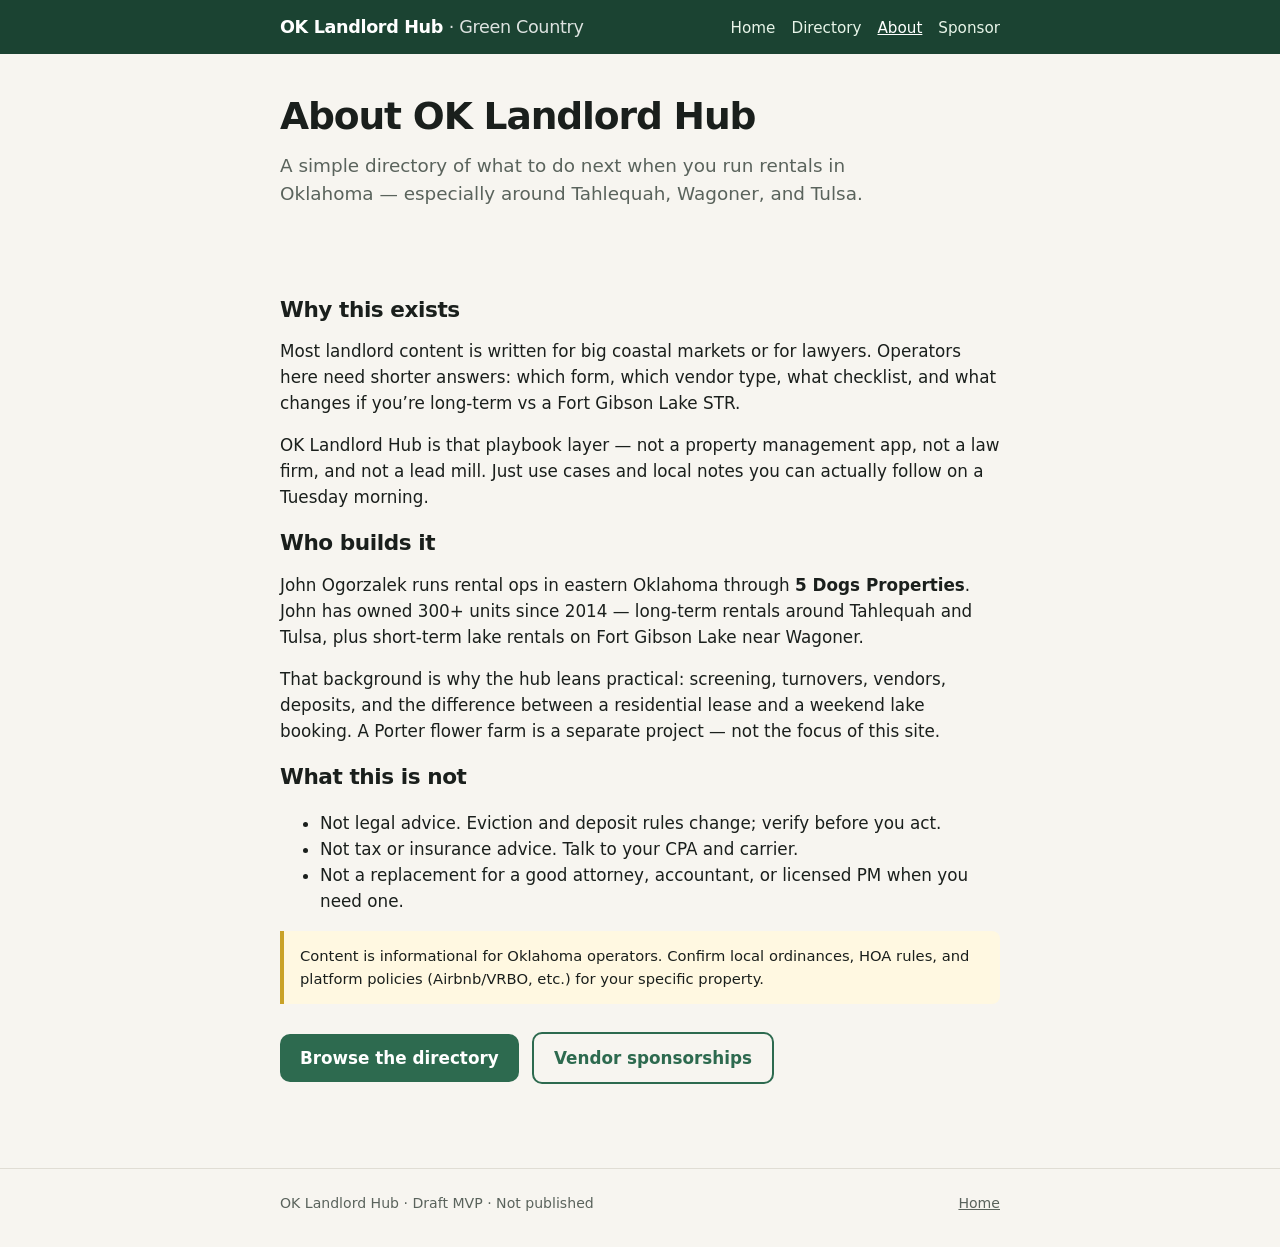
==== about.html @ 3c084bcd "OK Landlord Hub MVP site" ====
<!DOCTYPE html>
<html lang="en">
<head>
  <meta charset="utf-8">
  <meta name="viewport" content="width=device-width, initial-scale=1">
  <title>About — OK Landlord Hub</title>
  <meta name="description" content="Why OK Landlord Hub exists: practical playbooks from an Oklahoma rental operator for small landlords and Fort Gibson Lake STR hosts.">
  <link rel="stylesheet" href="styles.css">
</head>
<body>
  <header class="site-header">
    <div class="wrap">
      <a class="logo" href="index.html">OK Landlord Hub <span>· Green Country</span></a>
      <nav aria-label="Main">
        <ul class="nav">
          <li><a href="index.html">Home</a></li>
          <li><a href="directory.html">Directory</a></li>
          <li><a href="about.html" aria-current="page">About</a></li>
          <li><a href="sponsorship.html">Sponsor</a></li>
        </ul>
      </nav>
    </div>
  </header>

  <main>
    <section class="hero">
      <div class="wrap">
        <h1>About OK Landlord Hub</h1>
        <p class="lede">
          A simple directory of what to do next when you run rentals in Oklahoma —
          especially around Tahlequah, Wagoner, and Tulsa.
        </p>
      </div>
    </section>

    <section class="section">
      <div class="wrap">
        <h2>Why this exists</h2>
        <p>
          Most landlord content is written for big coastal markets or for lawyers.
          Operators here need shorter answers: which form, which vendor type, what
          checklist, and what changes if you’re long-term vs a Fort Gibson Lake STR.
        </p>
        <p>
          OK Landlord Hub is that playbook layer — not a property management app,
          not a law firm, and not a lead mill. Just use cases and local notes you
          can actually follow on a Tuesday morning.
        </p>

        <h2>Who builds it</h2>
        <p>
          John Ogorzalek runs rental ops in eastern Oklahoma through
          <strong>5 Dogs Properties</strong>. John has owned 300+ units since 2014 —
          long-term rentals around Tahlequah and Tulsa, plus short-term lake rentals
          on Fort Gibson Lake near Wagoner.
        </p>
        <p class="muted">
          That background is why the hub leans practical: screening, turnovers,
          vendors, deposits, and the difference between a residential lease and a
          weekend lake booking. A Porter flower farm is a separate project — not
          the focus of this site.
        </p>

        <h2>What this is not</h2>
        <ul>
          <li>Not legal advice. Eviction and deposit rules change; verify before you act.</li>
          <li>Not tax or insurance advice. Talk to your CPA and carrier.</li>
          <li>Not a replacement for a good attorney, accountant, or licensed PM when you need one.</li>
        </ul>

        <p class="notice" role="note">
          Content is informational for Oklahoma operators. Confirm local ordinances,
          HOA rules, and platform policies (Airbnb/VRBO, etc.) for your specific property.
        </p>

        <p style="margin-top:1.75rem">
          <a class="btn" href="directory.html">Browse the directory</a>
          <a class="btn btn-outline" href="sponsorship.html" style="margin-left:0.5rem">Vendor sponsorships</a>
        </p>
      </div>
    </section>
  </main>

  <footer class="site-footer">
    <div class="wrap">
      <span>OK Landlord Hub · Draft MVP · Not published</span>
      <span><a href="index.html">Home</a></span>
    </div>
  </footer>
</body>
</html>
---- styles.css ----
/* OK Landlord Hub — shared mobile-friendly styles */
:root {
  --ink: #1a1f1c;
  --muted: #5a635c;
  --bg: #f7f5f0;
  --card: #ffffff;
  --accent: #2d6a4f;
  --accent-dark: #1b4332;
  --border: #e0ddd4;
  --warn: #7a5c00;
  --warn-bg: #fff8e1;
  --radius: 10px;
  --max: 720px;
  --font: system-ui, -apple-system, "Segoe UI", Roboto, "Helvetica Neue", Arial, sans-serif;
}

*, *::before, *::after { box-sizing: border-box; }

html { scroll-behavior: smooth; }

body {
  margin: 0;
  font-family: var(--font);
  font-size: 1.05rem;
  line-height: 1.55;
  color: var(--ink);
  background: var(--bg);
}

a { color: var(--accent); }
a:hover { color: var(--accent-dark); }

img { max-width: 100%; height: auto; }

.wrap {
  width: min(100% - 2rem, var(--max));
  margin-inline: auto;
}

/* Header */
.site-header {
  background: var(--accent-dark);
  color: #fff;
  padding: 0.85rem 0;
  position: sticky;
  top: 0;
  z-index: 20;
}

.site-header .wrap {
  display: flex;
  flex-wrap: wrap;
  align-items: center;
  justify-content: space-between;
  gap: 0.75rem 1.25rem;
}

.logo {
  color: #fff;
  text-decoration: none;
  font-weight: 700;
  font-size: 1.1rem;
  letter-spacing: -0.02em;
}

.logo span { font-weight: 500; opacity: 0.85; }

.nav {
  display: flex;
  flex-wrap: wrap;
  gap: 0.35rem 1rem;
  list-style: none;
  margin: 0;
  padding: 0;
}

.nav a {
  color: #e8f5e9;
  text-decoration: none;
  font-size: 0.95rem;
}

.nav a:hover,
.nav a[aria-current="page"] {
  color: #fff;
  text-decoration: underline;
}

/* Hero */
.hero {
  padding: 2.5rem 0 2rem;
}

.hero h1 {
  margin: 0 0 0.75rem;
  font-size: clamp(1.75rem, 5vw, 2.35rem);
  line-height: 1.2;
  letter-spacing: -0.03em;
}

.hero .lede {
  font-size: 1.15rem;
  color: var(--muted);
  margin: 0 0 1.5rem;
  max-width: 38rem;
}

.who {
  display: flex;
  flex-wrap: wrap;
  gap: 0.5rem;
  margin: 0 0 1.75rem;
  padding: 0;
  list-style: none;
}

.who li {
  background: #e8f0eb;
  color: var(--accent-dark);
  font-size: 0.9rem;
  padding: 0.35rem 0.75rem;
  border-radius: 999px;
}

/* Buttons */
.btn {
  display: inline-block;
  background: var(--accent);
  color: #fff !important;
  text-decoration: none;
  font-weight: 600;
  padding: 0.7rem 1.25rem;
  border-radius: var(--radius);
  border: none;
  cursor: pointer;
}

.btn:hover { background: var(--accent-dark); }

.btn-outline {
  background: transparent;
  color: var(--accent) !important;
  border: 2px solid var(--accent);
}

.btn-outline:hover {
  background: var(--accent);
  color: #fff !important;
}

.btn-row {
  display: flex;
  flex-wrap: wrap;
  gap: 0.75rem;
}

/* Sections */
.section {
  padding: 1.75rem 0;
}

.section h2 {
  margin: 0 0 0.75rem;
  font-size: 1.35rem;
  letter-spacing: -0.02em;
}

.section p { margin: 0 0 1rem; color: var(--ink); }

.muted { color: var(--muted); }

/* Cards / use cases */
.card-grid {
  display: grid;
  gap: 0.85rem;
  margin: 1.25rem 0;
}

@media (min-width: 560px) {
  .card-grid { grid-template-columns: 1fr 1fr; }
}

.card {
  background: var(--card);
  border: 1px solid var(--border);
  border-radius: var(--radius);
  padding: 1.1rem 1.15rem;
}

.card h3 {
  margin: 0 0 0.4rem;
  font-size: 1.05rem;
}

.card h3 a {
  color: var(--ink);
  text-decoration: none;
}

.card h3 a:hover { color: var(--accent); }

.card p {
  margin: 0;
  font-size: 0.95rem;
  color: var(--muted);
}

/* Use-case details (directory) */
details.usecase {
  background: var(--card);
  border: 1px solid var(--border);
  border-radius: var(--radius);
  margin-bottom: 0.75rem;
}

details.usecase summary {
  cursor: pointer;
  padding: 1rem 1.15rem;
  font-weight: 650;
  list-style: none;
  display: flex;
  justify-content: space-between;
  align-items: center;
  gap: 1rem;
}

details.usecase summary::-webkit-details-marker { display: none; }

details.usecase summary::after {
  content: "+";
  font-weight: 400;
  font-size: 1.25rem;
  color: var(--muted);
  flex-shrink: 0;
}

details.usecase[open] summary::after { content: "−"; }

.usecase-body {
  padding: 0 1.15rem 1.25rem;
  border-top: 1px solid var(--border);
}

.usecase-body > p {
  margin: 1rem 0 0.75rem;
  color: var(--muted);
  font-size: 0.98rem;
}

.usecase-body h4 {
  margin: 1.1rem 0 0.35rem;
  font-size: 0.85rem;
  text-transform: uppercase;
  letter-spacing: 0.04em;
  color: var(--accent-dark);
}

.usecase-body ul {
  margin: 0.25rem 0 0;
  padding-left: 1.2rem;
  color: var(--ink);
  font-size: 0.95rem;
}

.usecase-body li { margin-bottom: 0.25rem; }

.local-notes {
  background: #f0f4f1;
  border-radius: 8px;
  padding: 0.85rem 1rem;
  margin-top: 1rem;
  font-size: 0.92rem;
}

.local-notes strong { display: block; margin-bottom: 0.35rem; }

/* Notice */
.notice {
  background: var(--warn-bg);
  border-left: 4px solid #c9a227;
  color: var(--warn);
  padding: 0.85rem 1rem;
  border-radius: 0 8px 8px 0;
  font-size: 0.92rem;
  margin: 1.25rem 0;
}

/* Sponsorship */
.sponsor-list {
  margin: 1rem 0;
  padding-left: 1.2rem;
}

.sponsor-list li { margin-bottom: 0.5rem; }

.contact-box {
  background: var(--card);
  border: 1px dashed var(--border);
  border-radius: var(--radius);
  padding: 1.25rem;
  margin-top: 1.5rem;
}

.contact-box code {
  background: #eee;
  padding: 0.15rem 0.4rem;
  border-radius: 4px;
  font-size: 0.9rem;
}

/* Footer */
.site-footer {
  margin-top: 2.5rem;
  padding: 1.5rem 0 2rem;
  border-top: 1px solid var(--border);
  font-size: 0.88rem;
  color: var(--muted);
}

.site-footer a { color: var(--muted); }

.site-footer .wrap {
  display: flex;
  flex-wrap: wrap;
  gap: 0.5rem 1.5rem;
  justify-content: space-between;
}
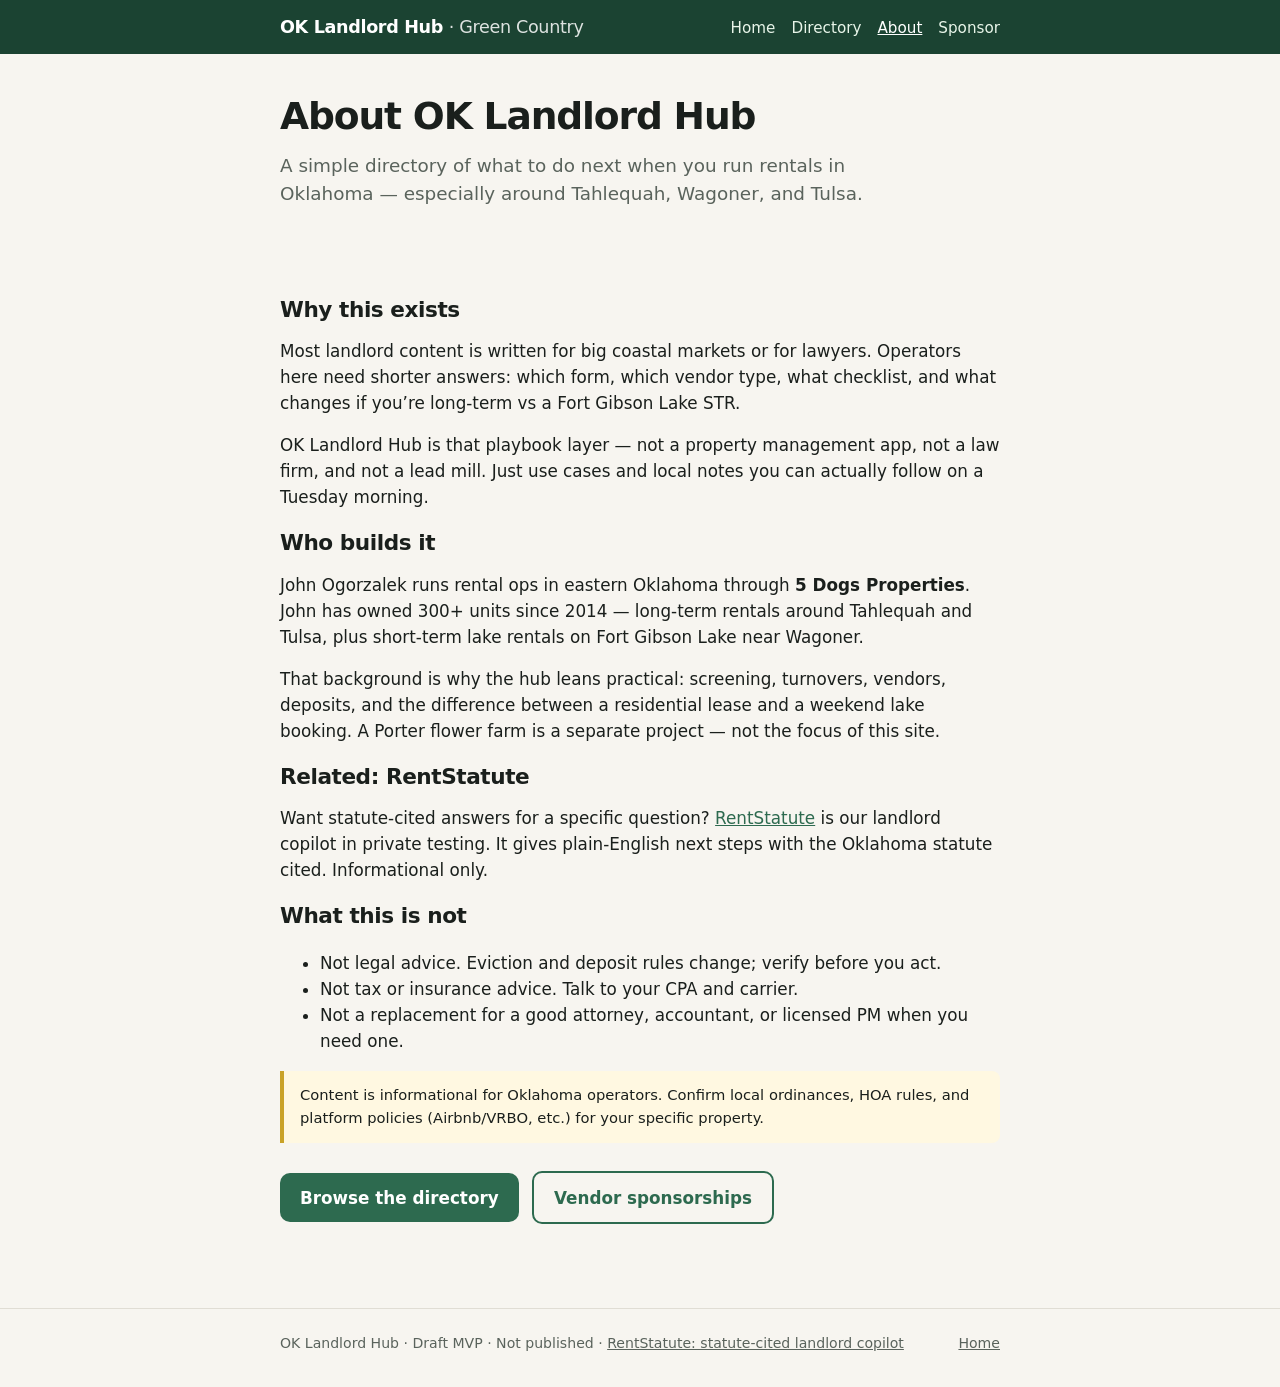
==== commit 7ff929ef: "SEO: canonical, OG, JSON-LD, sitemap, robots, RentStatute links" ====
--- a/about.html
+++ b/about.html
@@ -6,6 +6,14 @@
   <title>About — OK Landlord Hub</title>
   <meta name="description" content="Why OK Landlord Hub exists: practical playbooks from an Oklahoma rental operator for small landlords and Fort Gibson Lake STR hosts.">
   <link rel="stylesheet" href="styles.css">
+  <link rel="canonical" href="https://5dogsproperties.github.io/ok-landlord-hub/about.html">
+  <meta property="og:type" content="website">
+  <meta property="og:site_name" content="OK Landlord Hub">
+  <meta property="og:title" content="About — OK Landlord Hub">
+  <meta property="og:description" content="Why OK Landlord Hub exists: practical playbooks from an Oklahoma rental operator for small landlords and Fort Gibson Lake STR hosts.">
+  <meta property="og:url" content="https://5dogsproperties.github.io/ok-landlord-hub/about.html">
+  <meta name="twitter:card" content="summary">
+  <script type="application/ld+json">{"@context": "https://schema.org", "@type": "WebPage", "name": "About \u2014 OK Landlord Hub", "description": "Why OK Landlord Hub exists: practical playbooks from an Oklahoma rental operator for small landlords and Fort Gibson Lake STR hosts.", "url": "https://5dogsproperties.github.io/ok-landlord-hub/about.html", "isPartOf": {"@type": "WebSite", "name": "OK Landlord Hub", "url": "https://5dogsproperties.github.io/ok-landlord-hub/"}, "publisher": {"@type": "Organization", "name": "5 Dogs Properties", "email": "5dogsproperties@gmail.com", "url": "https://5dogsproperties.github.io/ok-landlord-hub/"}}</script>
 </head>
 <body>
   <header class="site-header">
@@ -61,6 +69,9 @@
           the focus of this site.
         </p>
 
+        <h2>Related: RentStatute</h2>
+        <p>Want statute-cited answers for a specific question? <a href="https://rentstatute.com/">RentStatute</a> is our landlord copilot in private testing. It gives plain-English next steps with the Oklahoma statute cited. Informational only.</p>
+
         <h2>What this is not</h2>
         <ul>
           <li>Not legal advice. Eviction and deposit rules change; verify before you act.</li>
@@ -83,7 +94,7 @@
 
   <footer class="site-footer">
     <div class="wrap">
-      <span>OK Landlord Hub · Draft MVP · Not published</span>
+      <span>OK Landlord Hub · Draft MVP · Not published · <a href="https://rentstatute.com/">RentStatute: statute-cited landlord copilot</a></span>
       <span><a href="index.html">Home</a></span>
     </div>
   </footer>
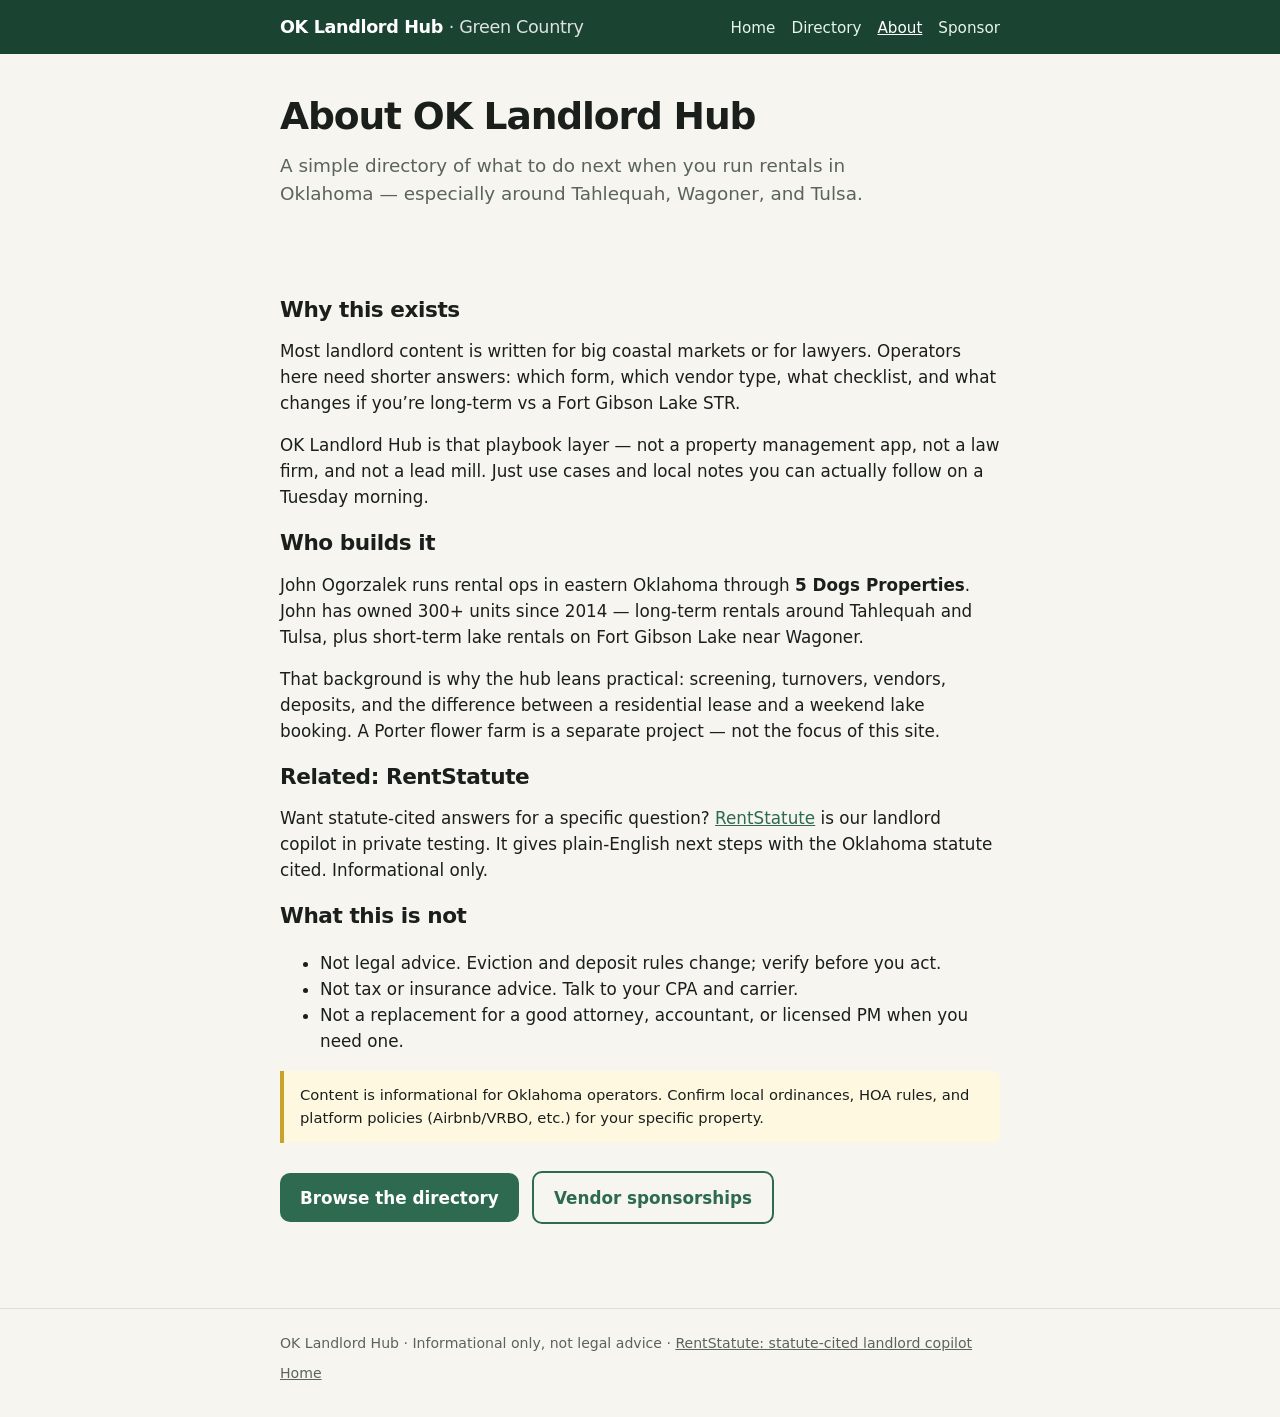
==== commit a58db658: "Link directory and home to new RentStatute Oklahoma pages; fix stale footer; sitemap lastmod" ====
--- a/about.html
+++ b/about.html
@@ -94,9 +94,10 @@
 
   <footer class="site-footer">
     <div class="wrap">
-      <span>OK Landlord Hub · Draft MVP · Not published · <a href="https://rentstatute.com/">RentStatute: statute-cited landlord copilot</a></span>
+      <span>OK Landlord Hub · Informational only, not legal advice · <a href="https://rentstatute.com/">RentStatute: statute-cited landlord copilot</a></span>
       <span><a href="index.html">Home</a></span>
     </div>
   </footer>
+<script data-goatcounter="https://5dogsproperties.goatcounter.com/count" async src="//gc.zgo.at/count.js"></script>
 </body>
 </html>
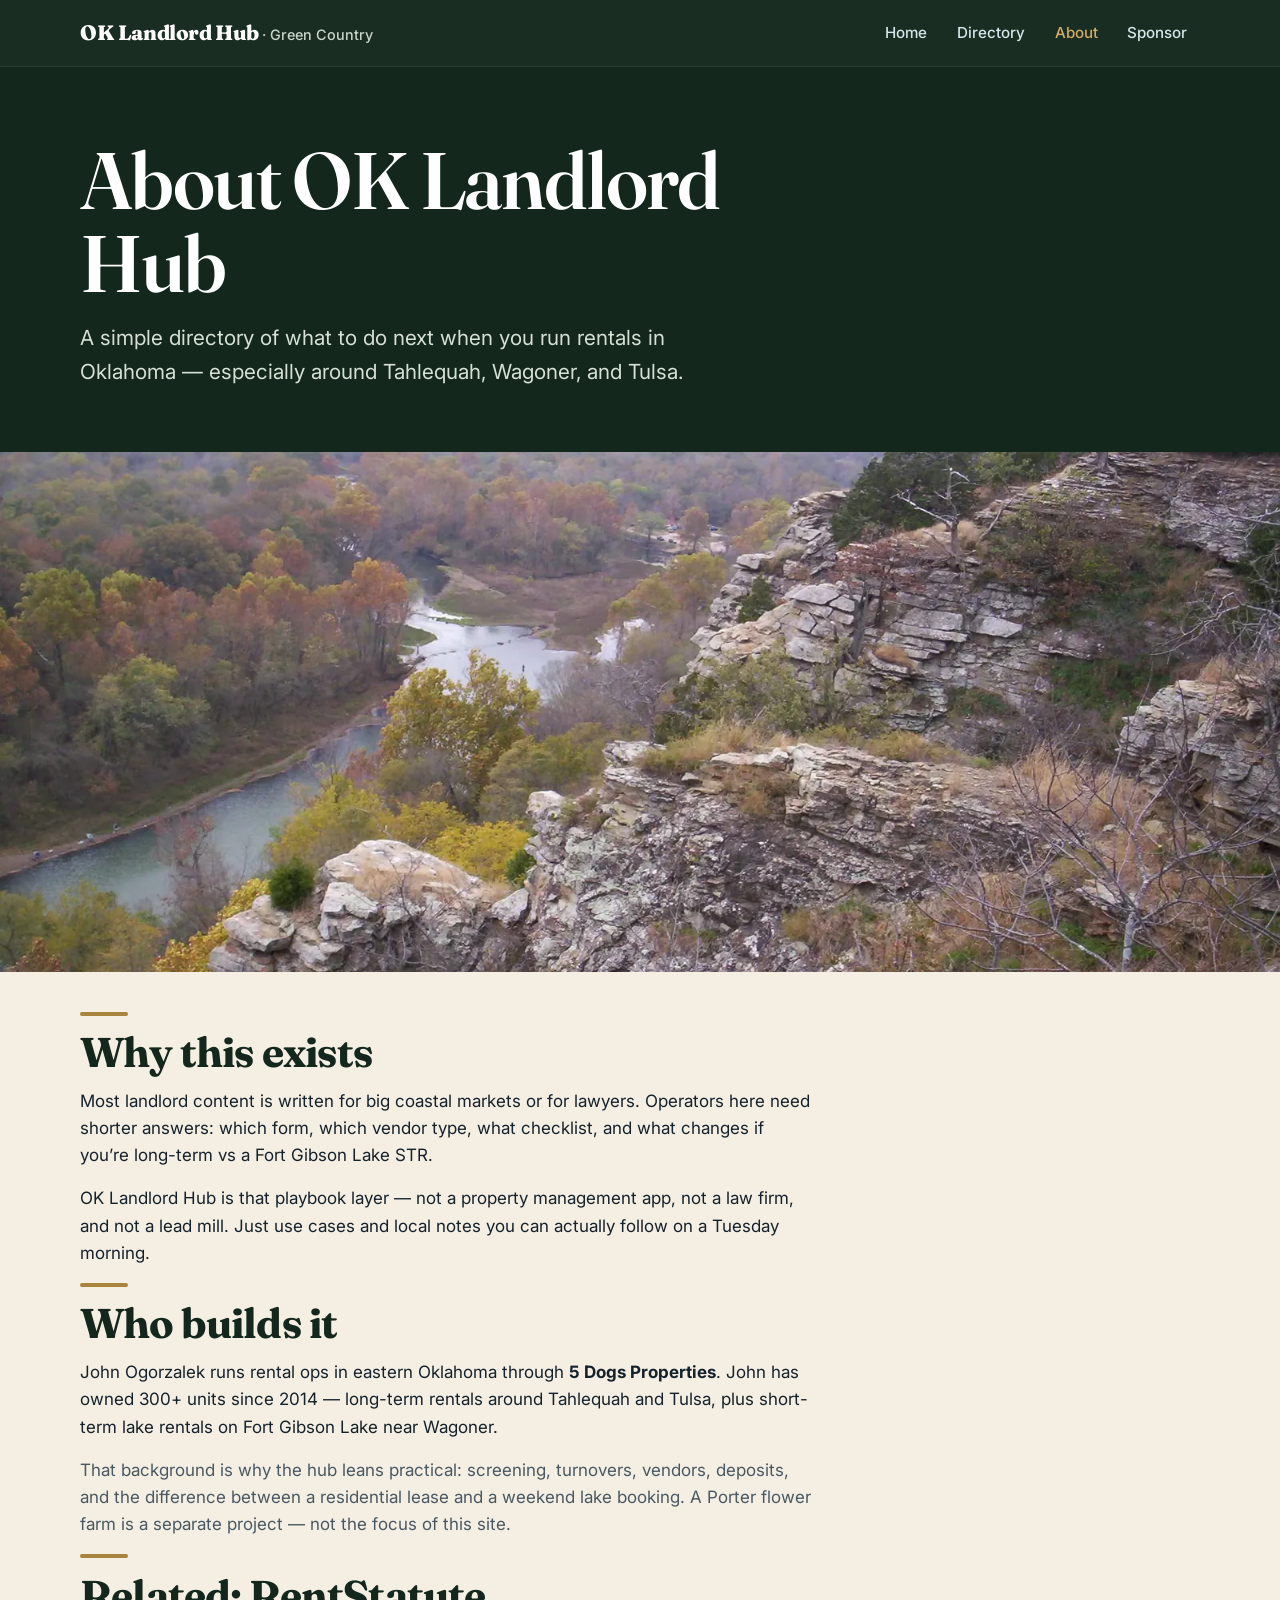
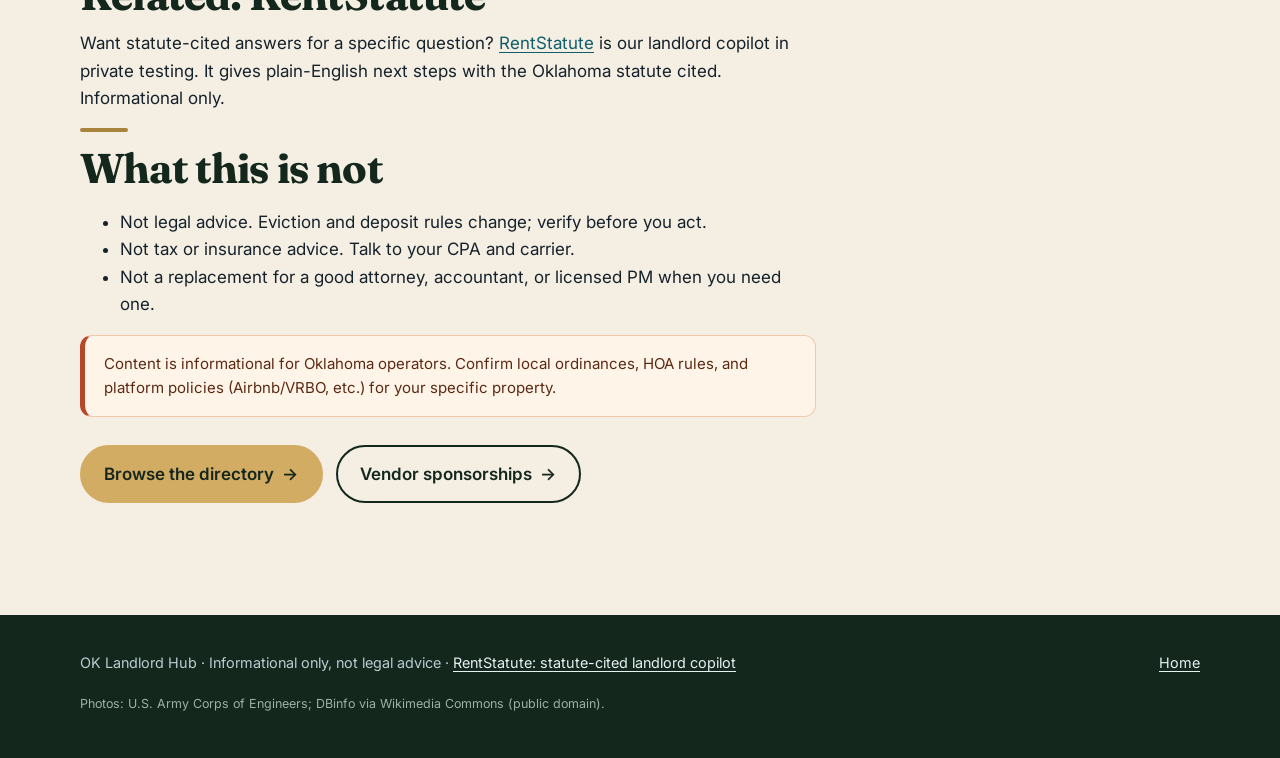
==== commit 6ff05c53: "Redesign: Green Country hero, public-domain lake/prairie photos, card layout (text unchanged + photo" ====
--- a/about.html
+++ b/about.html
@@ -5,7 +5,11 @@
   <meta name="viewport" content="width=device-width, initial-scale=1">
   <title>About — OK Landlord Hub</title>
   <meta name="description" content="Why OK Landlord Hub exists: practical playbooks from an Oklahoma rental operator for small landlords and Fort Gibson Lake STR hosts.">
+  <link rel="preconnect" href="https://fonts.googleapis.com">
+  <link rel="preconnect" href="https://fonts.gstatic.com" crossorigin>
+  <link rel="stylesheet" href="https://fonts.googleapis.com/css2?family=Fraunces:opsz,wght@9..144,600;9..144,700;9..144,800&family=Inter:wght@400;500;600&display=swap">
   <link rel="stylesheet" href="styles.css">
+  <script src="reveal.js"></script>
   <link rel="canonical" href="https://5dogsproperties.github.io/ok-landlord-hub/about.html">
   <meta property="og:type" content="website">
   <meta property="og:site_name" content="OK Landlord Hub">
@@ -40,6 +44,8 @@
         </p>
       </div>
     </section>
+
+    <figure class="photo-band" aria-hidden="true"><img src="img/illinois-river-tenkiller-bluffs.webp" alt="" fetchpriority="high" decoding="async"></figure>
 
     <section class="section">
       <div class="wrap">
@@ -96,6 +102,7 @@
     <div class="wrap">
       <span>OK Landlord Hub · Informational only, not legal advice · <a href="https://rentstatute.com/">RentStatute: statute-cited landlord copilot</a></span>
       <span><a href="index.html">Home</a></span>
+      <p class="photo-credit">Photos: U.S. Army Corps of Engineers; DBinfo via Wikimedia Commons (public domain).</p>
     </div>
   </footer>
 <script data-goatcounter="https://5dogsproperties.goatcounter.com/count" async src="//gc.zgo.at/count.js"></script>
--- a/styles.css
+++ b/styles.css
@@ -1,327 +1,153 @@
-/* OK Landlord Hub — shared mobile-friendly styles */
-:root {
-  --ink: #1a1f1c;
-  --muted: #5a635c;
-  --bg: #f7f5f0;
-  --card: #ffffff;
-  --accent: #2d6a4f;
-  --accent-dark: #1b4332;
-  --border: #e0ddd4;
-  --warn: #7a5c00;
-  --warn-bg: #fff8e1;
-  --radius: 10px;
-  --max: 720px;
-  --font: system-ui, -apple-system, "Segoe UI", Roboto, "Helvetica Neue", Arial, sans-serif;
+/* OK Landlord Hub — redesign: lake teal/navy, red-dirt terracotta, warm sand */
+:root{
+  --navy:#0e2a3b; --teal:#0f5e6b; --teal-2:#137a86; --lake:#d9ecee;
+  --clay:#b5482a; --clay-dark:#8f3519; --sand:#f5ecdc; --sand-2:#ead9bb;
+  --ink:#16222b; --muted:#4a5862; --card:#fffdf9; --border:#e4d7c0;
+  --radius:16px; --max:1120px;
+  --display:"Fraunces", Georgia, "Times New Roman", serif;
+  --sans:"Inter", system-ui, -apple-system, "Segoe UI", Roboto, Arial, sans-serif;
+  --shadow:0 1px 2px rgba(14,42,59,.06),0 8px 24px -12px rgba(14,42,59,.25);
 }
+*,*::before,*::after{box-sizing:border-box}
+html{scroll-behavior:smooth}
+body{margin:0;font-family:var(--sans);font-size:1.0625rem;line-height:1.6;color:var(--ink);background:var(--sand);-webkit-font-smoothing:antialiased}
+a{color:var(--teal);text-underline-offset:3px;transition:color .2s}
+a:hover{color:var(--clay)}
+a:focus-visible,summary:focus-visible,.btn:focus-visible{outline:3px solid var(--clay);outline-offset:3px;border-radius:6px}
+img{max-width:100%;height:auto}
+.wrap{width:min(100% - 2.5rem,var(--max));margin-inline:auto}
+h1,h2,h3{font-family:var(--display);letter-spacing:-.02em;line-height:1.1;color:var(--navy)}
+.site-header{background:rgba(14,42,59,.96);backdrop-filter:saturate(1.4) blur(8px);color:#fff;padding:.9rem 0;position:sticky;top:0;z-index:20;border-bottom:3px solid var(--clay)}
+.site-header .wrap{display:flex;flex-wrap:wrap;align-items:center;justify-content:space-between;gap:.6rem 1.25rem}
+.logo{color:#fff;text-decoration:none;font-family:var(--display);font-weight:800;font-size:1.3rem;letter-spacing:-.02em}
+.logo span{font-family:var(--sans);font-weight:500;font-size:.85rem;color:#f2b8a3;letter-spacing:.06em;text-transform:uppercase}
+.logo:hover{color:#fff}
+.nav{display:flex;flex-wrap:wrap;gap:.25rem;list-style:none;margin:0;padding:0}
+.nav a{display:block;color:#d6e7ea;text-decoration:none;font-size:.95rem;font-weight:500;padding:.4rem .8rem;border-radius:999px;transition:background .2s,color .2s}
+.nav a:hover{background:rgba(255,255,255,.1);color:#fff}
+.nav a[aria-current="page"]{background:var(--clay);color:#fff}
+.hero{position:relative;overflow:hidden;color:#fff;padding:4rem 0 5rem;
+  background:
+    radial-gradient(1200px 400px at 85% -10%,rgba(19,122,134,.55),transparent 60%),
+    radial-gradient(800px 380px at -10% 110%,rgba(181,72,42,.45),transparent 60%),
+    linear-gradient(160deg,var(--navy) 0%,#123f52 55%,var(--teal) 100%)}
+.hero::after{content:"";position:absolute;left:0;right:0;bottom:-1px;height:48px;background:var(--sand);
+  clip-path:polygon(0 70%,12% 45%,25% 62%,38% 30%,52% 58%,66% 35%,80% 60%,92% 40%,100% 55%,100% 100%,0 100%)}
+.hero .wrap{position:relative;z-index:1}
+.hero h1{color:#fff;margin:0 0 1rem;font-size:clamp(2.4rem,7vw,4.6rem);font-weight:800;max-width:16ch}
+.hero .lede{font-size:clamp(1.08rem,2.2vw,1.3rem);color:#d9e9ec;margin:0 0 1.75rem;max-width:40rem}
+.hero a:not(.btn){color:#ffd2c2}
+.who{display:flex;flex-wrap:wrap;gap:.5rem;margin:0 0 2rem;padding:0;list-style:none}
+.who li{background:rgba(255,255,255,.1);border:1px solid rgba(255,255,255,.25);color:#fff;font-size:.88rem;font-weight:500;padding:.4rem .9rem;border-radius:999px}
+.btn{display:inline-flex;align-items:center;gap:.5rem;background:var(--clay);color:#fff!important;text-decoration:none;font-weight:600;padding:.85rem 1.4rem;border-radius:999px;border:2px solid var(--clay);cursor:pointer;transition:transform .2s,background .2s;box-shadow:0 6px 18px -8px rgba(181,72,42,.8)}
+.btn::after{content:"→";transition:transform .2s}
+.btn:hover{background:var(--clay-dark);border-color:var(--clay-dark);transform:translateY(-2px)}
+.btn:hover::after{transform:translateX(3px)}
+.btn-outline{background:transparent;color:var(--teal)!important;border-color:var(--teal);box-shadow:none}
+.btn-outline:hover{background:var(--teal);border-color:var(--teal);color:#fff!important}
+.hero .btn-outline{color:#fff!important;border-color:rgba(255,255,255,.7)}
+.hero .btn-outline:hover{background:#fff;color:var(--navy)!important}
+.btn-row{display:flex;flex-wrap:wrap;gap:.75rem}
+.section{padding:3rem 0}
+.section+.section{padding-top:1rem}
+.section h2{margin:0 0 .75rem;font-size:clamp(1.8rem,4vw,2.6rem);font-weight:700}
+.section h2::before{content:"";display:block;width:48px;height:4px;border-radius:4px;background:var(--clay);margin-bottom:.9rem}
+.section p{margin:0 0 1rem}
+.section h3{font-size:1.3rem}
+.muted{color:var(--muted)}
+.section>.wrap>p,.section>.wrap>ul{max-width:46rem}
+.card-grid{display:grid;gap:1rem;margin:1.75rem 0}
+@media(min-width:620px){.card-grid{grid-template-columns:1fr 1fr}}
+@media(min-width:1000px){.card-grid{grid-template-columns:repeat(4,1fr)}}
+.card{background:var(--card);border:1px solid var(--border);border-top:4px solid var(--teal);border-radius:var(--radius);padding:1.4rem 1.3rem 1.5rem;box-shadow:var(--shadow);transition:transform .25s,box-shadow .25s}
+.card:nth-child(2n){border-top-color:var(--clay)}
+.card:hover{transform:translateY(-4px);box-shadow:0 2px 4px rgba(14,42,59,.08),0 18px 36px -16px rgba(14,42,59,.35)}
+.card h3{margin:0 0 .5rem;font-size:1.25rem}
+.card h3 a{color:var(--navy);text-decoration:none}
+.card h3 a:hover{color:var(--clay)}
+.card p{margin:0;font-size:.96rem;color:var(--muted)}
+details.usecase{background:var(--card);border:1px solid var(--border);border-left:5px solid var(--teal);border-radius:var(--radius);margin-bottom:1rem;box-shadow:var(--shadow);transition:box-shadow .25s,transform .25s}
+details.usecase:nth-of-type(2n){border-left-color:var(--clay)}
+details.usecase:hover{transform:translateY(-2px)}
+details.usecase[open]{box-shadow:0 2px 4px rgba(14,42,59,.08),0 18px 40px -18px rgba(14,42,59,.4)}
+details.usecase summary{cursor:pointer;padding:1.2rem 1.4rem;font-family:var(--display);font-weight:700;font-size:1.25rem;color:var(--navy);list-style:none;display:flex;justify-content:space-between;align-items:center;gap:1rem}
+details.usecase summary::-webkit-details-marker{display:none}
+details.usecase summary::after{content:"+";font-family:var(--sans);font-weight:500;font-size:1.3rem;color:#fff;background:var(--teal);width:2rem;height:2rem;border-radius:50%;display:grid;place-items:center;flex-shrink:0;transition:transform .3s,background .3s}
+details.usecase[open] summary::after{transform:rotate(45deg);background:var(--clay)}
+.usecase-body{padding:0 1.4rem 1.5rem;border-top:1px dashed var(--border)}
+.usecase-body>p{margin:1rem 0 .75rem;color:var(--muted)}
+.usecase-body h4{margin:1.25rem 0 .4rem;font-size:.78rem;text-transform:uppercase;letter-spacing:.1em;color:var(--clay-dark)}
+.usecase-body ul{margin:.25rem 0 0;padding-left:1.2rem;font-size:.97rem}
+.usecase-body li{margin-bottom:.3rem}
+.usecase-body li::marker{color:var(--teal)}
+.local-notes{background:var(--lake);border-radius:12px;padding:1rem 1.15rem;margin-top:1.25rem;font-size:.94rem;color:var(--navy)}
+.local-notes strong{display:block;margin-bottom:.35rem;font-family:var(--display)}
+.notice{background:#fff4e8;border:1px solid #f0c9a8;border-left:5px solid var(--clay);color:#5c2a14;padding:1rem 1.2rem;border-radius:12px;font-size:.94rem;margin:1.75rem 0}
+.sponsor-list{margin:1rem 0;padding-left:1.2rem}
+.sponsor-list li{margin-bottom:.5rem}
+.sponsor-list li::marker{color:var(--clay)}
+.contact-box{background:var(--navy);color:#e4eff1;border-radius:var(--radius);padding:1.75rem;margin-top:2rem;box-shadow:var(--shadow)}
+.contact-box h2,.contact-box h3{color:#fff}
+.contact-box a{color:#ffc7b3}
+.contact-box code{background:rgba(255,255,255,.12);color:#fff;padding:.15rem .45rem;border-radius:6px;font-size:.92rem}
+.site-footer{margin-top:3rem;padding:2.25rem 0 2.75rem;background:var(--navy);color:#b9cdd3;font-size:.9rem;border-top:4px solid var(--clay)}
+.site-footer a{color:#e6f1f3}
+.site-footer a:hover{color:#ffc7b3}
+.site-footer .wrap{display:flex;flex-wrap:wrap;gap:.75rem 1.5rem;justify-content:space-between}
+.js .reveal{opacity:0;transform:translateY(18px);transition:opacity .7s ease,transform .7s ease}
+.js .reveal.in{opacity:1;transform:none}
+.hero h1,.hero .lede,.hero .who,.hero .btn-row{animation:rise .8s ease both}
+.hero .lede{animation-delay:.1s}.hero .who{animation-delay:.2s}.hero .btn-row{animation-delay:.3s}
+@keyframes rise{from{opacity:0;transform:translateY(16px)}to{opacity:1;transform:none}}
+@media(prefers-reduced-motion:reduce){*,*::before,*::after{animation:none!important;transition:none!important;scroll-behavior:auto!important}.js .reveal{opacity:1;transform:none}}
+.contact-box .muted{color:#c9dade}.contact-box h2::before{display:none}
+.hero .muted{color:#d3e4e7;max-width:44rem}.hero .notice{max-width:44rem}.hero p:last-child{margin-bottom:0}
 
-*, *::before, *::after { box-sizing: border-box; }
-
-html { scroll-behavior: smooth; }
-
-body {
-  margin: 0;
-  font-family: var(--font);
-  font-size: 1.05rem;
-  line-height: 1.55;
-  color: var(--ink);
-  background: var(--bg);
-}
-
-a { color: var(--accent); }
-a:hover { color: var(--accent-dark); }
-
-img { max-width: 100%; height: auto; }
-
-.wrap {
-  width: min(100% - 2rem, var(--max));
-  margin-inline: auto;
-}
-
-/* Header */
-.site-header {
-  background: var(--accent-dark);
-  color: #fff;
-  padding: 0.85rem 0;
-  position: sticky;
-  top: 0;
-  z-index: 20;
-}
-
-.site-header .wrap {
-  display: flex;
-  flex-wrap: wrap;
-  align-items: center;
-  justify-content: space-between;
-  gap: 0.75rem 1.25rem;
-}
-
-.logo {
-  color: #fff;
-  text-decoration: none;
-  font-weight: 700;
-  font-size: 1.1rem;
-  letter-spacing: -0.02em;
-}
-
-.logo span { font-weight: 500; opacity: 0.85; }
-
-.nav {
-  display: flex;
-  flex-wrap: wrap;
-  gap: 0.35rem 1rem;
-  list-style: none;
-  margin: 0;
-  padding: 0;
-}
-
-.nav a {
-  color: #e8f5e9;
-  text-decoration: none;
-  font-size: 0.95rem;
-}
-
-.nav a:hover,
-.nav a[aria-current="page"] {
-  color: #fff;
-  text-decoration: underline;
-}
-
-/* Hero */
-.hero {
-  padding: 2.5rem 0 2rem;
-}
-
-.hero h1 {
-  margin: 0 0 0.75rem;
-  font-size: clamp(1.75rem, 5vw, 2.35rem);
-  line-height: 1.2;
-  letter-spacing: -0.03em;
-}
-
-.hero .lede {
-  font-size: 1.15rem;
-  color: var(--muted);
-  margin: 0 0 1.5rem;
-  max-width: 38rem;
-}
-
-.who {
-  display: flex;
-  flex-wrap: wrap;
-  gap: 0.5rem;
-  margin: 0 0 1.75rem;
-  padding: 0;
-  list-style: none;
-}
-
-.who li {
-  background: #e8f0eb;
-  color: var(--accent-dark);
-  font-size: 0.9rem;
-  padding: 0.35rem 0.75rem;
-  border-radius: 999px;
-}
-
-/* Buttons */
-.btn {
-  display: inline-block;
-  background: var(--accent);
-  color: #fff !important;
-  text-decoration: none;
-  font-weight: 600;
-  padding: 0.7rem 1.25rem;
-  border-radius: var(--radius);
-  border: none;
-  cursor: pointer;
-}
-
-.btn:hover { background: var(--accent-dark); }
-
-.btn-outline {
-  background: transparent;
-  color: var(--accent) !important;
-  border: 2px solid var(--accent);
-}
-
-.btn-outline:hover {
-  background: var(--accent);
-  color: #fff !important;
-}
-
-.btn-row {
-  display: flex;
-  flex-wrap: wrap;
-  gap: 0.75rem;
-}
-
-/* Sections */
-.section {
-  padding: 1.75rem 0;
-}
-
-.section h2 {
-  margin: 0 0 0.75rem;
-  font-size: 1.35rem;
-  letter-spacing: -0.02em;
-}
-
-.section p { margin: 0 0 1rem; color: var(--ink); }
-
-.muted { color: var(--muted); }
-
-/* Cards / use cases */
-.card-grid {
-  display: grid;
-  gap: 0.85rem;
-  margin: 1.25rem 0;
-}
-
-@media (min-width: 560px) {
-  .card-grid { grid-template-columns: 1fr 1fr; }
-}
-
-.card {
-  background: var(--card);
-  border: 1px solid var(--border);
-  border-radius: var(--radius);
-  padding: 1.1rem 1.15rem;
-}
-
-.card h3 {
-  margin: 0 0 0.4rem;
-  font-size: 1.05rem;
-}
-
-.card h3 a {
-  color: var(--ink);
-  text-decoration: none;
-}
-
-.card h3 a:hover { color: var(--accent); }
-
-.card p {
-  margin: 0;
-  font-size: 0.95rem;
-  color: var(--muted);
-}
-
-/* Use-case details (directory) */
-details.usecase {
-  background: var(--card);
-  border: 1px solid var(--border);
-  border-radius: var(--radius);
-  margin-bottom: 0.75rem;
-}
-
-details.usecase summary {
-  cursor: pointer;
-  padding: 1rem 1.15rem;
-  font-weight: 650;
-  list-style: none;
-  display: flex;
-  justify-content: space-between;
-  align-items: center;
-  gap: 1rem;
-}
-
-details.usecase summary::-webkit-details-marker { display: none; }
-
-details.usecase summary::after {
-  content: "+";
-  font-weight: 400;
-  font-size: 1.25rem;
-  color: var(--muted);
-  flex-shrink: 0;
-}
-
-details.usecase[open] summary::after { content: "−"; }
-
-.usecase-body {
-  padding: 0 1.15rem 1.25rem;
-  border-top: 1px solid var(--border);
-}
-
-.usecase-body > p {
-  margin: 1rem 0 0.75rem;
-  color: var(--muted);
-  font-size: 0.98rem;
-}
-
-.usecase-body h4 {
-  margin: 1.1rem 0 0.35rem;
-  font-size: 0.85rem;
-  text-transform: uppercase;
-  letter-spacing: 0.04em;
-  color: var(--accent-dark);
-}
-
-.usecase-body ul {
-  margin: 0.25rem 0 0;
-  padding-left: 1.2rem;
-  color: var(--ink);
-  font-size: 0.95rem;
-}
-
-.usecase-body li { margin-bottom: 0.25rem; }
-
-.local-notes {
-  background: #f0f4f1;
-  border-radius: 8px;
-  padding: 0.85rem 1rem;
-  margin-top: 1rem;
-  font-size: 0.92rem;
-}
-
-.local-notes strong { display: block; margin-bottom: 0.35rem; }
-
-/* Notice */
-.notice {
-  background: var(--warn-bg);
-  border-left: 4px solid #c9a227;
-  color: var(--warn);
-  padding: 0.85rem 1rem;
-  border-radius: 0 8px 8px 0;
-  font-size: 0.92rem;
-  margin: 1.25rem 0;
-}
-
-/* Sponsorship */
-.sponsor-list {
-  margin: 1rem 0;
-  padding-left: 1.2rem;
-}
-
-.sponsor-list li { margin-bottom: 0.5rem; }
-
-.contact-box {
-  background: var(--card);
-  border: 1px dashed var(--border);
-  border-radius: var(--radius);
-  padding: 1.25rem;
-  margin-top: 1.5rem;
-}
-
-.contact-box code {
-  background: #eee;
-  padding: 0.15rem 0.4rem;
-  border-radius: 4px;
-  font-size: 0.9rem;
-}
-
-/* Footer */
-.site-footer {
-  margin-top: 2.5rem;
-  padding: 1.5rem 0 2rem;
-  border-top: 1px solid var(--border);
-  font-size: 0.88rem;
-  color: var(--muted);
-}
-
-.site-footer a { color: var(--muted); }
-
-.site-footer .wrap {
-  display: flex;
-  flex-wrap: wrap;
-  gap: 0.5rem 1.5rem;
-  justify-content: space-between;
-}
+/* ===== Hybrid (Oct 21): Green Country hero, real photos, sand card grid ===== */
+:root{--forest:#13271d;--forest-2:#1c3a2b;--gold:#d2ac62;--gold-dark:#a9843d;--sand:#f4eee3;--card:#faf6ee;--border:#e6dccb;--navy:#13271d}
+body{background:var(--sand)}
+.site-header{background:rgba(19,39,29,.97);border-bottom:1px solid rgba(255,255,255,.08)}
+.logo span{color:#c9d6c8;text-transform:none;letter-spacing:0;font-size:.9rem}
+.nav a[aria-current="page"]{background:transparent;color:var(--gold)}
+.nav a:hover{color:var(--gold);background:transparent}
+.hero{background:var(--forest);padding:4.5rem 0 4rem}
+.hero::after{display:none}
+.hero h1{font-weight:600;font-size:clamp(2.6rem,7.5vw,5rem);max-width:15ch;line-height:1.04}
+.hero h1 em{color:var(--gold);font-style:italic;font-weight:500}
+.hero .lede,.hero .muted{color:#d7e0d4}
+.who li{background:transparent;border-color:rgba(215,224,212,.45)}
+.hero a:not(.btn){color:var(--gold)}
+.btn{background:var(--gold);border-color:var(--gold);color:#16261c!important;box-shadow:none}
+.btn:hover{background:#e0bd78;border-color:#e0bd78}
+.btn-outline{background:transparent;color:var(--forest)!important;border-color:var(--forest)}
+.btn-outline:hover{background:var(--forest);color:#fff!important}
+.hero .btn-outline{color:#fff!important;border-color:rgba(255,255,255,.75)}
+.section h2::before{background:var(--gold-dark)}
+.photo-band{margin:0;height:clamp(220px,42vw,520px);overflow:hidden;background:var(--forest)}
+.photo-band img{width:100%;height:100%;object-fit:cover;display:block}
+.photo-band--inset{width:min(100% - 2.5rem,var(--max));margin:2.5rem auto 0;border-radius:20px;height:clamp(180px,30vw,340px)}
+.card-grid{gap:1.1rem}
+@media(min-width:1000px){.card-grid{grid-template-columns:1fr 1fr}}
+.card{background:var(--card);border:1px solid var(--border);border-top:1px solid var(--border);border-radius:20px;padding:1.75rem 1.6rem 1.9rem;box-shadow:none}
+.card:nth-child(2n){border-top-color:var(--border)}
+.card:hover{box-shadow:0 14px 30px -18px rgba(19,39,29,.35)}
+.card::before{content:"";display:block;width:44px;height:44px;border-radius:50%;margin-bottom:1.1rem;background:#e3e8dc center/22px no-repeat url("data:image/svg+xml,%3Csvg xmlns='http://www.w3.org/2000/svg' viewBox='0 0 24 24' fill='none' stroke='%231c3a2b' stroke-width='1.8' stroke-linecap='round' stroke-linejoin='round'%3E%3Cpath d='M2 4h7a3 3 0 0 1 3 3v13a2 2 0 0 0-2-2H2zM22 4h-7a3 3 0 0 0-3 3v13a2 2 0 0 1 2-2h8z'/%3E%3C/svg%3E")}
+.card:nth-child(2)::before{background-image:url("data:image/svg+xml,%3Csvg xmlns='http://www.w3.org/2000/svg' viewBox='0 0 24 24' fill='none' stroke='%231c3a2b' stroke-width='1.8' stroke-linecap='round' stroke-linejoin='round'%3E%3Cpath d='M12 21s7-6.2 7-12a7 7 0 0 0-14 0c0 5.8 7 12 7 12z'/%3E%3Ccircle cx='12' cy='9' r='2.5'/%3E%3C/svg%3E")}
+.card:nth-child(3)::before{background-image:url("data:image/svg+xml,%3Csvg xmlns='http://www.w3.org/2000/svg' viewBox='0 0 24 24' fill='none' stroke='%231c3a2b' stroke-width='1.8' stroke-linecap='round'%3E%3Cpath d='M3 8c3-2 6 2 9 0s6 2 9 0M3 13c3-2 6 2 9 0s6 2 9 0M3 18c3-2 6 2 9 0s6 2 9 0'/%3E%3C/svg%3E")}
+.card:nth-child(4)::before{background-image:url("data:image/svg+xml,%3Csvg xmlns='http://www.w3.org/2000/svg' viewBox='0 0 24 24' fill='none' stroke='%231c3a2b' stroke-width='1.8' stroke-linecap='round' stroke-linejoin='round'%3E%3Cpath d='M14.7 6.3a4 4 0 0 0-5.4 5.4L3 18v3h3l6.3-6.3a4 4 0 0 0 5.4-5.4l-2.5 2.5-2.4-.6-.6-2.4z'/%3E%3C/svg%3E")}
+.card h3{font-size:clamp(1.35rem,2.4vw,1.75rem);font-weight:600;margin-bottom:.7rem}
+.card p{font-size:1rem;line-height:1.65}
+details.usecase{border:1px solid var(--border);border-radius:20px;box-shadow:none;background:var(--card)}
+details.usecase:nth-of-type(2n){border-left-color:var(--border)}
+details.usecase summary{font-weight:600;font-size:1.3rem;color:var(--forest)}
+details.usecase summary::after{background:#e3e8dc;color:var(--forest)}
+details.usecase[open] summary::after{background:var(--gold);color:var(--forest)}
+@media(min-width:900px){.section .wrap:has(> details.usecase){display:grid;grid-template-columns:1fr 1fr;gap:1rem;align-items:start}.section .wrap:has(> details.usecase)>:not(details){grid-column:1/-1}details.usecase{margin:0}details.usecase[open]{grid-column:1/-1}}
+.usecase-body h4{color:var(--gold-dark)}
+.local-notes{background:#e7ede1;color:var(--forest)}
+.site-footer{background:var(--forest);border-top:0}
+.site-footer a:hover,.contact-box a{color:var(--gold)}
+.contact-box{background:var(--forest)}
+@media(prefers-reduced-motion:reduce){.card:hover,details.usecase:hover{transform:none}}
+.photo-band + .section{padding-top:2.5rem!important}.usecase-body h4{color:#7a5c1f}.section h2::before{background:#a9843d}
+.photo-credit{flex-basis:100%;margin:.5rem 0 0;font-size:.78rem;color:#9fb0a2}
